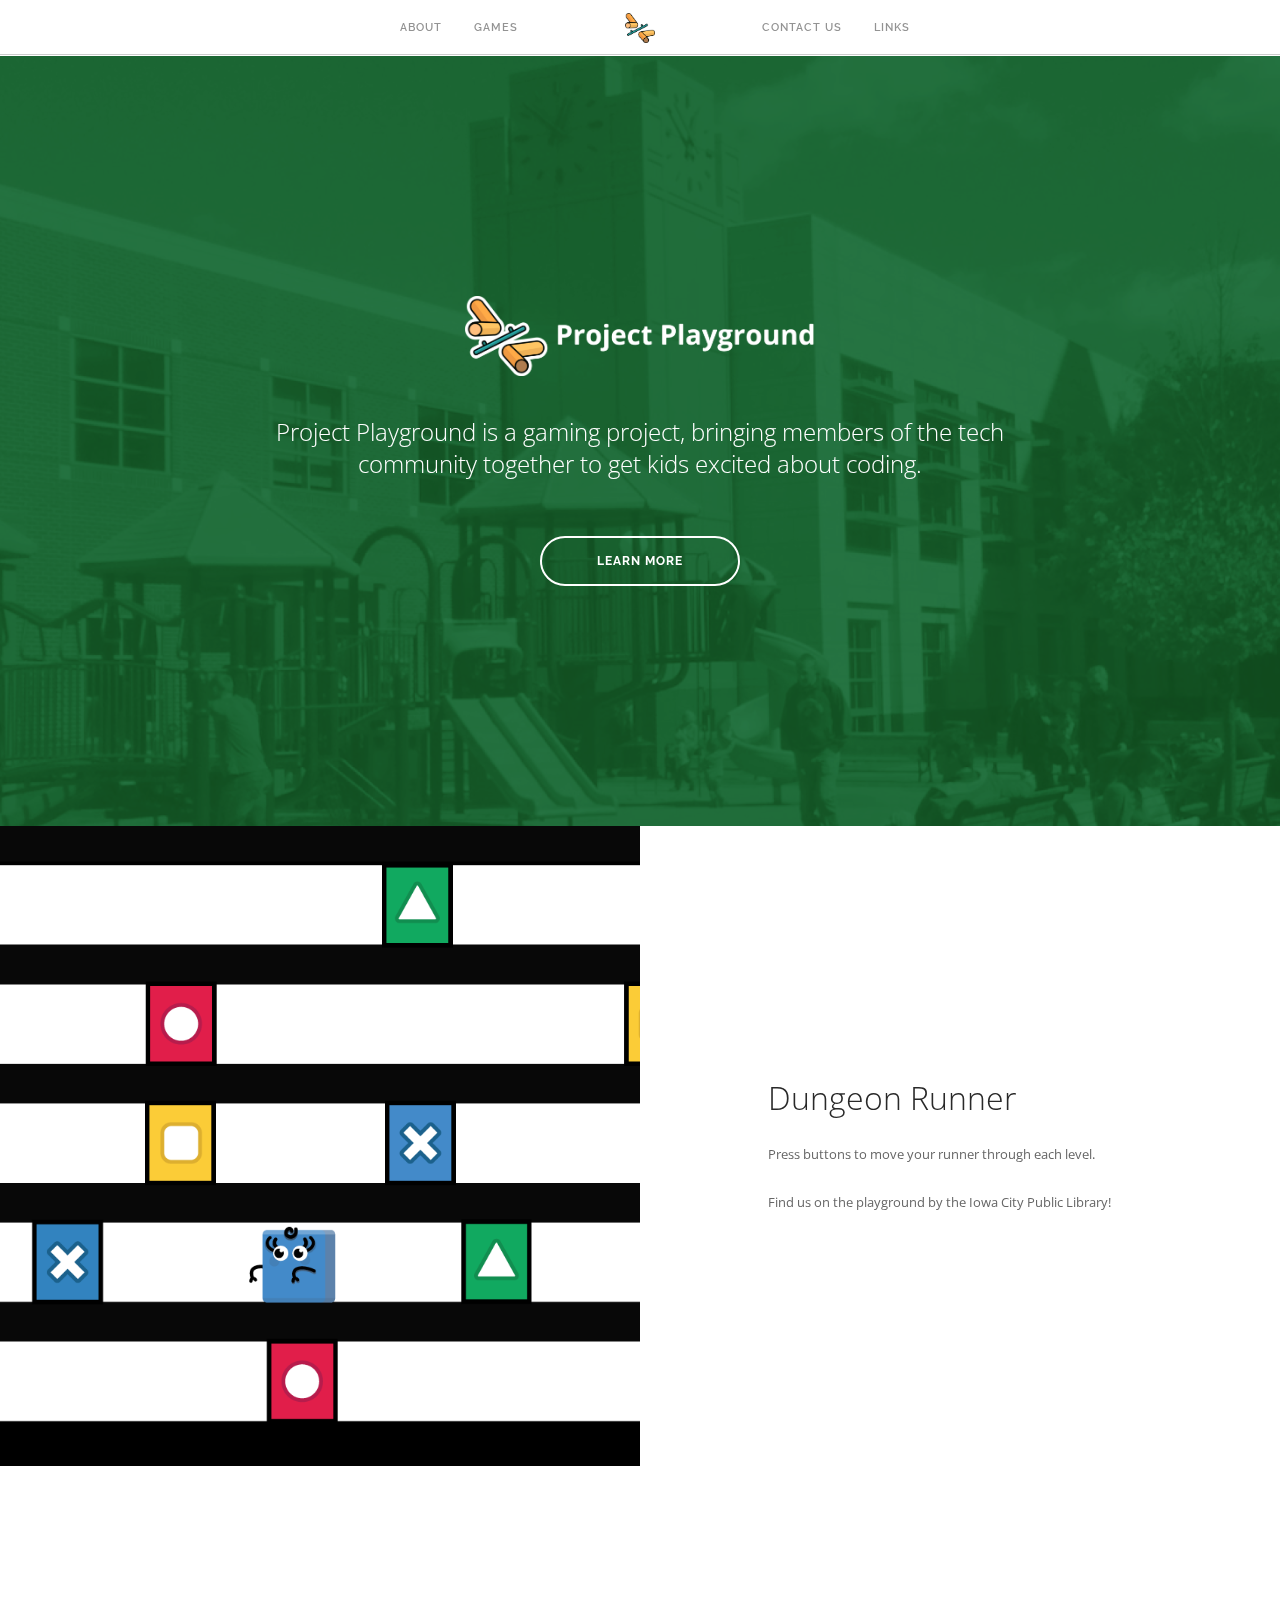
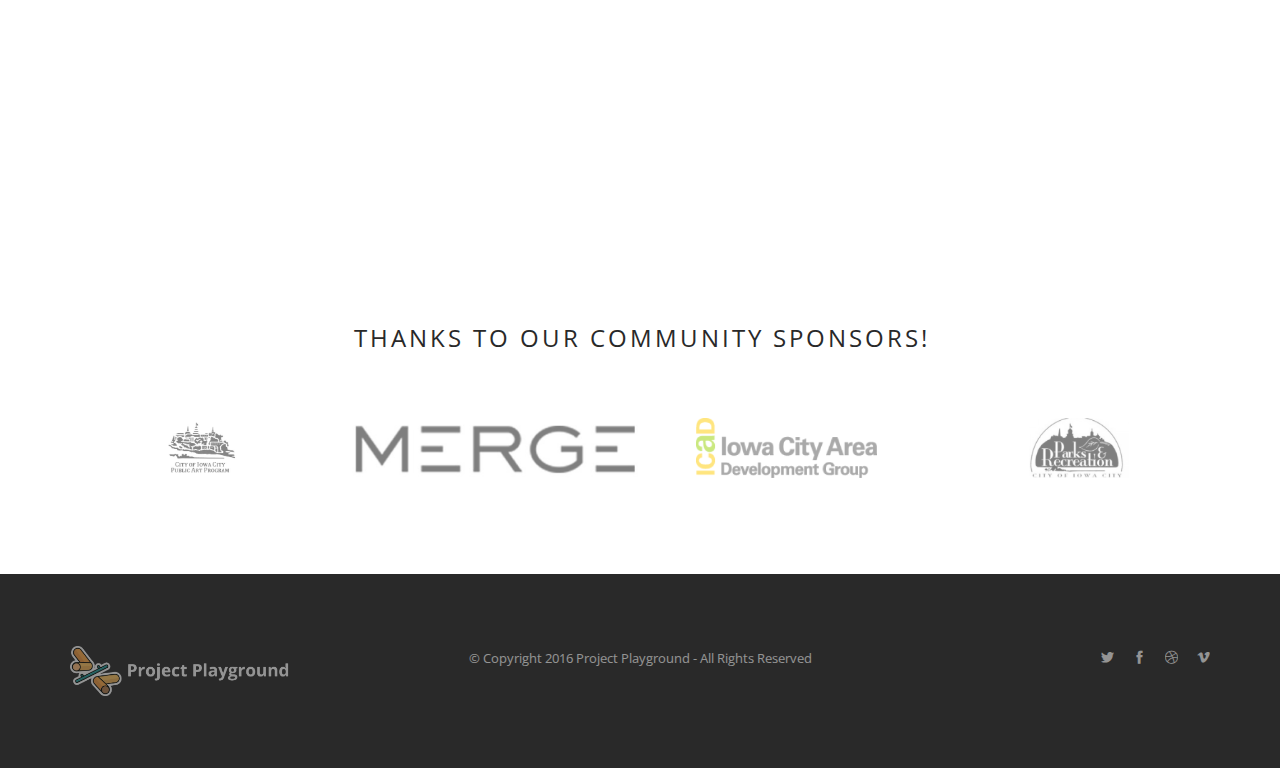
==== index.html @ 910cab0b "Revert "Dark logo test"" ====
<!doctype html>
<html lang="en">
    <head>
        <meta charset="utf-8">
        <title>Variant HTML Builder by Medium Rare</title>
        <meta name="viewport" content="width=device-width, initial-scale=1.0">
        <link href="css/font-awesome.min.css" rel="stylesheet" type="text/css" media="all">
        <link href="css/themify-icons.css" rel="stylesheet" type="text/css" media="all" />
        <link href="css/bootstrap.css" rel="stylesheet" type="text/css" media="all" />
        <link href="css/flexslider.css" rel="stylesheet" type="text/css" media="all" />
        <link href="css/theme.css" rel="stylesheet" type="text/css" media="all" />
        <link href="css/custom.css" rel="stylesheet" type="text/css" media="all" />
        <link href='http://fonts.googleapis.com/css?family=Lato:300,400%7CRaleway:100,400,300,500,600,700%7COpen+Sans:400,500,600' rel='stylesheet' type='text/css'>
        <link href="http://fonts.googleapis.com/css?family=Open+Sans:100,300,400,600,700" rel="stylesheet" type="text/css">
        <link href="css/font-opensans.css" rel="stylesheet" type="text/css">
    </head>

    <body class="btn-rounded scroll-assist">

		<div class="nav-container">



		    <nav>

		        <div class="nav-bar text-center">
		            <div class="col-md-2 col-md-push-5 col-sm-12 text-center">
		                <a href="index.html">
		                    <img alt="logo" class="image-xxs" src="img/logo01.png">
		                </a>
		            </div>

		            <div class="col-sm-12 col-md-5 col-md-pull-2 overflow-hidden-xs">
		                <ul class="menu inline-block pull-right">
		                    <li><a href="about.html">About </a></li>
		                    <li><a href="#">games</a>
		                        <ul>
		                            <li><a href="dungeon-runner.html">Dungeon Runner</a></li>
		                        </ul>
		                    </li>
		                </ul>
		            </div>

		            <div class="col-sm-12 col-md-5 pb-xs-24">
		                <ul class="menu">
		                    <li><a href="contact.html">contact us </a></li>
		                    <li><a href="#">links</a>
		                        <ul>
		                            <li><a href="#">Single</a></li>
		                        </ul>
		                    </li>
		                </ul>
		            </div>
		        </div>

		        <div class="module widget-handle mobile-toggle right visible-sm visible-xs absolute-xs">
		            <i class="ti-menu"></i>
		        </div>
		    </nav>

		</div>

		<div class="main-container">







			<section class="bg-primary background-multiply pt240 pb240 pt-xs-120 pb-xs-120 overlay image-bg parallax">
		    <div class="background-image-holder">
		        <img alt="image" class="background-image" src="img/public-library-background.png">
		    </div>
		    <div class="container">
		        <div class="row">
		            <div class="col-md-8 col-md-offset-2 col-sm-10 col-sm-offset-1 text-center">
		                <img alt="Logo" class="image-small mb40 mb-s-0" src="img/full-logo.png">
		                <h4 class="mb56 mb-xs-24">Project Playground is a gaming project, bringing members of the tech community together to get kids excited about coding.
		                </h4>
		                <a class="btn btn-lg btn-white mb0" href="about">Learn More</a>
		            </div>
		        </div>
		    </div>
		</section><section class="image-square left">
		        <div class="col-md-6 image">
		            <div class="background-image-holder">
		                <img alt="image" class="background-image" src="img/dungeon-runner01.png"">
		            </div>
		        </div>
		        <div class="col-md-6 col-md-offset-1 content">
		            <h3>Dungeon Runner</h3>
		            <p class="mb0">Press buttons to move your runner through each level.<br><br>Find us on the playground by the Iowa City Public Library!</p>
		        </div>
		    </section><section class="p0">
		        <div class="map-holder pt180 pb180">
		            <iframe src="https://www.google.com/maps/embed?pb=!1m18!1m12!1m3!1d2980.8398922635947!2d-91.53428378419626!3d41.65920117924021!2m3!1f0!2f0!3f0!3m2!1i1024!2i768!4f13.1!3m3!1m2!1s0x87e441efbdaac61b%3A0x91a4c3ad7a0132f7!2sIowa+City+Public+Library!5e0!3m2!1sen!2sus!4v1472525129352"></iframe>
		        </div>
		    </section><section>
		    <div class="container">
		        <div class="row">
		            <div class="col-sm-12 text-center">
		                <h4 class="uppercase mb64 mb-xs-40">Thanks to our community sponsors!</h4>
		            </div>
		        </div>

		        <div class="row">
		            <div class="logo-carousel">
		                <ul class="slides">
                      <li>
                          <a href="#">
                              <img alt="Logo" src="img/city-logo-public-art.png">
                          </a>
                      </li>
                      <li>
                        <li>
		                        <a href="#">
		                            <img alt="Logo" src="img/merge-logo.png">
		                        </a>
		                    </li>
		                    <li>
		                        <a href="#">
		                            <img alt="Logo" src="img/icad-logo.png">
		                        </a>
		                    </li>
		                    <li>
		                        <a href="#">
		                            <img alt="Logo" src="img/parks-department.png">
		                        </a>
		                    </li>
		                </ul>
		            </div>

		        </div>

		    </div>

		</section>

    <footer class="footer-2 bg-dark text-center-xs">
				<div class="container">
					<div class="row">
						<div class="col-sm-4">
							<a href="#"><img class="image-xs fade-half" alt="Pic" src="img/full-logo.png"></a>
						</div>

						<div class="col-sm-4 text-center">
							<span class="fade-half">
								© Copyright 2016 Project Playground - All Rights Reserved
							</span>
						</div>

						<div class="col-sm-4 text-right text-center-xs">
							<ul class="list-inline social-list">
								<li><a href="#"><i class="ti-twitter-alt"></i></a></li>
								<li><a href="#"><i class="ti-facebook"></i></a></li>
								<li><a href="#"><i class="ti-dribbble"></i></a></li>
								<li><a href="#"><i class="ti-vimeo-alt"></i></a></li>
							</ul>
						</div>
					</div>
				</div>
			</footer>
		</div>


	<script src="js/jquery.min.js"></script>
        <script src="js/bootstrap.min.js"></script>
        <script src="js/flexslider.min.js"></script>
        <script src="js/parallax.js"></script>
        <script src="js/scripts.js"></script>
    </body>
</html>
---- css/themify-icons.css ----
@font-face {
	font-family: 'themify';
	src:url('../fonts/themify.eot?');
	src:url('../fonts/themify.eot?#iefix-fvbane') format('embedded-opentype'),
		url('../fonts/themify.woff') format('woff'),
		url('../fonts/themify.ttf') format('truetype'),
		url('../fonts/themify.svg') format('svg');
	font-weight: normal;
	font-style: normal;
}

[class^="ti-"], [class*=" ti-"] {
	font-family: 'themify';
	speak: none;
	font-style: normal;
	font-weight: normal;
	font-variant: normal;
	text-transform: none;
	line-height: 1;

	/* Better Font Rendering =========== */
	-webkit-font-smoothing: antialiased;
	-moz-osx-font-smoothing: grayscale;
}

.ti-wand:before {
	content: "\e600";
}
.ti-volume:before {
	content: "\e601";
}
.ti-user:before {
	content: "\e602";
}
.ti-unlock:before {
	content: "\e603";
}
.ti-unlink:before {
	content: "\e604";
}
.ti-trash:before {
	content: "\e605";
}
.ti-thought:before {
	content: "\e606";
}
.ti-target:before {
	content: "\e607";
}
.ti-tag:before {
	content: "\e608";
}
.ti-tablet:before {
	content: "\e609";
}
.ti-star:before {
	content: "\e60a";
}
.ti-spray:before {
	content: "\e60b";
}
.ti-signal:before {
	content: "\e60c";
}
.ti-shopping-cart:before {
	content: "\e60d";
}
.ti-shopping-cart-full:before {
	content: "\e60e";
}
.ti-settings:before {
	content: "\e60f";
}
.ti-search:before {
	content: "\e610";
}
.ti-zoom-in:before {
	content: "\e611";
}
.ti-zoom-out:before {
	content: "\e612";
}
.ti-cut:before {
	content: "\e613";
}
.ti-ruler:before {
	content: "\e614";
}
.ti-ruler-pencil:before {
	content: "\e615";
}
.ti-ruler-alt:before {
	content: "\e616";
}
.ti-bookmark:before {
	content: "\e617";
}
.ti-bookmark-alt:before {
	content: "\e618";
}
.ti-reload:before {
	content: "\e619";
}
.ti-plus:before {
	content: "\e61a";
}
.ti-pin:before {
	content: "\e61b";
}
.ti-pencil:before {
	content: "\e61c";
}
.ti-pencil-alt:before {
	content: "\e61d";
}
.ti-paint-roller:before {
	content: "\e61e";
}
.ti-paint-bucket:before {
	content: "\e61f";
}
.ti-na:before {
	content: "\e620";
}
.ti-mobile:before {
	content: "\e621";
}
.ti-minus:before {
	content: "\e622";
}
.ti-medall:before {
	content: "\e623";
}
.ti-medall-alt:before {
	content: "\e624";
}
.ti-marker:before {
	content: "\e625";
}
.ti-marker-alt:before {
	content: "\e626";
}
.ti-arrow-up:before {
	content: "\e627";
}
.ti-arrow-right:before {
	content: "\e628";
}
.ti-arrow-left:before {
	content: "\e629";
}
.ti-arrow-down:before {
	content: "\e62a";
}
.ti-lock:before {
	content: "\e62b";
}
.ti-location-arrow:before {
	content: "\e62c";
}
.ti-link:before {
	content: "\e62d";
}
.ti-layout:before {
	content: "\e62e";
}
.ti-layers:before {
	content: "\e62f";
}
.ti-layers-alt:before {
	content: "\e630";
}
.ti-key:before {
	content: "\e631";
}
.ti-import:before {
	content: "\e632";
}
.ti-image:before {
	content: "\e633";
}
.ti-heart:before {
	content: "\e634";
}
.ti-heart-broken:before {
	content: "\e635";
}
.ti-hand-stop:before {
	content: "\e636";
}
.ti-hand-open:before {
	content: "\e637";
}
.ti-hand-drag:before {
	content: "\e638";
}
.ti-folder:before {
	content: "\e639";
}
.ti-flag:before {
	content: "\e63a";
}
.ti-flag-alt:before {
	content: "\e63b";
}
.ti-flag-alt-2:before {
	content: "\e63c";
}
.ti-eye:before {
	content: "\e63d";
}
.ti-export:before {
	content: "\e63e";
}
.ti-exchange-vertical:before {
	content: "\e63f";
}
.ti-desktop:before {
	content: "\e640";
}
.ti-cup:before {
	content: "\e641";
}
.ti-crown:before {
	content: "\e642";
}
.ti-comments:before {
	content: "\e643";
}
.ti-comment:before {
	content: "\e644";
}
.ti-comment-alt:before {
	content: "\e645";
}
.ti-close:before {
	content: "\e646";
}
.ti-clip:before {
	content: "\e647";
}
.ti-angle-up:before {
	content: "\e648";
}
.ti-angle-right:before {
	content: "\e649";
}
.ti-angle-left:before {
	content: "\e64a";
}
.ti-angle-down:before {
	content: "\e64b";
}
.ti-check:before {
	content: "\e64c";
}
.ti-check-box:before {
	content: "\e64d";
}
.ti-camera:before {
	content: "\e64e";
}
.ti-announcement:before {
	content: "\e64f";
}
.ti-brush:before {
	content: "\e650";
}
.ti-briefcase:before {
	content: "\e651";
}
.ti-bolt:before {
	content: "\e652";
}
.ti-bolt-alt:before {
	content: "\e653";
}
.ti-blackboard:before {
	content: "\e654";
}
.ti-bag:before {
	content: "\e655";
}
.ti-move:before {
	content: "\e656";
}
.ti-arrows-vertical:before {
	content: "\e657";
}
.ti-arrows-horizontal:before {
	content: "\e658";
}
.ti-fullscreen:before {
	content: "\e659";
}
.ti-arrow-top-right:before {
	content: "\e65a";
}
.ti-arrow-top-left:before {
	content: "\e65b";
}
.ti-arrow-circle-up:before {
	content: "\e65c";
}
.ti-arrow-circle-right:before {
	content: "\e65d";
}
.ti-arrow-circle-left:before {
	content: "\e65e";
}
.ti-arrow-circle-down:before {
	content: "\e65f";
}
.ti-angle-double-up:before {
	content: "\e660";
}
.ti-angle-double-right:before {
	content: "\e661";
}
.ti-angle-double-left:before {
	content: "\e662";
}
.ti-angle-double-down:before {
	content: "\e663";
}
.ti-zip:before {
	content: "\e664";
}
.ti-world:before {
	content: "\e665";
}
.ti-wheelchair:before {
	content: "\e666";
}
.ti-view-list:before {
	content: "\e667";
}
.ti-view-list-alt:before {
	content: "\e668";
}
.ti-view-grid:before {
	content: "\e669";
}
.ti-uppercase:before {
	content: "\e66a";
}
.ti-upload:before {
	content: "\e66b";
}
.ti-underline:before {
	content: "\e66c";
}
.ti-truck:before {
	content: "\e66d";
}
.ti-timer:before {
	content: "\e66e";
}
.ti-ticket:before {
	content: "\e66f";
}
.ti-thumb-up:before {
	content: "\e670";
}
.ti-thumb-down:before {
	content: "\e671";
}
.ti-text:before {
	content: "\e672";
}
.ti-stats-up:before {
	content: "\e673";
}
.ti-stats-down:before {
	content: "\e674";
}
.ti-split-v:before {
	content: "\e675";
}
.ti-split-h:before {
	content: "\e676";
}
.ti-smallcap:before {
	content: "\e677";
}
.ti-shine:before {
	content: "\e678";
}
.ti-shift-right:before {
	content: "\e679";
}
.ti-shift-left:before {
	content: "\e67a";
}
.ti-shield:before {
	content: "\e67b";
}
.ti-notepad:before {
	content: "\e67c";
}
.ti-server:before {
	content: "\e67d";
}
.ti-quote-right:before {
	content: "\e67e";
}
.ti-quote-left:before {
	content: "\e67f";
}
.ti-pulse:before {
	content: "\e680";
}
.ti-printer:before {
	content: "\e681";
}
.ti-power-off:before {
	content: "\e682";
}
.ti-plug:before {
	content: "\e683";
}
.ti-pie-chart:before {
	content: "\e684";
}
.ti-paragraph:before {
	content: "\e685";
}
.ti-panel:before {
	content: "\e686";
}
.ti-package:before {
	content: "\e687";
}
.ti-music:before {
	content: "\e688";
}
.ti-music-alt:before {
	content: "\e689";
}
.ti-mouse:before {
	content: "\e68a";
}
.ti-mouse-alt:before {
	content: "\e68b";
}
.ti-money:before {
	content: "\e68c";
}
.ti-microphone:before {
	content: "\e68d";
}
.ti-menu:before {
	content: "\e68e";
}
.ti-menu-alt:before {
	content: "\e68f";
}
.ti-map:before {
	content: "\e690";
}
.ti-map-alt:before {
	content: "\e691";
}
.ti-loop:before {
	content: "\e692";
}
.ti-location-pin:before {
	content: "\e693";
}
.ti-list:before {
	content: "\e694";
}
.ti-light-bulb:before {
	content: "\e695";
}
.ti-Italic:before {
	content: "\e696";
}
.ti-info:before {
	content: "\e697";
}
.ti-infinite:before {
	content: "\e698";
}
.ti-id-badge:before {
	content: "\e699";
}
.ti-hummer:before {
	content: "\e69a";
}
.ti-home:before {
	content: "\e69b";
}
.ti-help:before {
	content: "\e69c";
}
.ti-headphone:before {
	content: "\e69d";
}
.ti-harddrives:before {
	content: "\e69e";
}
.ti-harddrive:before {
	content: "\e69f";
}
.ti-gift:before {
	content: "\e6a0";
}
.ti-game:before {
	content: "\e6a1";
}
.ti-filter:before {
	content: "\e6a2";
}
.ti-files:before {
	content: "\e6a3";
}
.ti-file:before {
	content: "\e6a4";
}
.ti-eraser:before {
	content: "\e6a5";
}
.ti-envelope:before {
	content: "\e6a6";
}
.ti-download:before {
	content: "\e6a7";
}
.ti-direction:before {
	content: "\e6a8";
}
.ti-direction-alt:before {
	content: "\e6a9";
}
.ti-dashboard:before {
	content: "\e6aa";
}
.ti-control-stop:before {
	content: "\e6ab";
}
.ti-control-shuffle:before {
	content: "\e6ac";
}
.ti-control-play:before {
	content: "\e6ad";
}
.ti-control-pause:before {
	content: "\e6ae";
}
.ti-control-forward:before {
	content: "\e6af";
}
.ti-control-backward:before {
	content: "\e6b0";
}
.ti-cloud:before {
	content: "\e6b1";
}
.ti-cloud-up:before {
	content: "\e6b2";
}
.ti-cloud-down:before {
	content: "\e6b3";
}
.ti-clipboard:before {
	content: "\e6b4";
}
.ti-car:before {
	content: "\e6b5";
}
.ti-calendar:before {
	content: "\e6b6";
}
.ti-book:before {
	content: "\e6b7";
}
.ti-bell:before {
	content: "\e6b8";
}
.ti-basketball:before {
	content: "\e6b9";
}
.ti-bar-chart:before {
	content: "\e6ba";
}
.ti-bar-chart-alt:before {
	content: "\e6bb";
}
.ti-back-right:before {
	content: "\e6bc";
}
.ti-back-left:before {
	content: "\e6bd";
}
.ti-arrows-corner:before {
	content: "\e6be";
}
.ti-archive:before {
	content: "\e6bf";
}
.ti-anchor:before {
	content: "\e6c0";
}
.ti-align-right:before {
	content: "\e6c1";
}
.ti-align-left:before {
	content: "\e6c2";
}
.ti-align-justify:before {
	content: "\e6c3";
}
.ti-align-center:before {
	content: "\e6c4";
}
.ti-alert:before {
	content: "\e6c5";
}
.ti-alarm-clock:before {
	content: "\e6c6";
}
.ti-agenda:before {
	content: "\e6c7";
}
.ti-write:before {
	content: "\e6c8";
}
.ti-window:before {
	content: "\e6c9";
}
.ti-widgetized:before {
	content: "\e6ca";
}
.ti-widget:before {
	content: "\e6cb";
}
.ti-widget-alt:before {
	content: "\e6cc";
}
.ti-wallet:before {
	content: "\e6cd";
}
.ti-video-clapper:before {
	content: "\e6ce";
}
.ti-video-camera:before {
	content: "\e6cf";
}
.ti-vector:before {
	content: "\e6d0";
}
.ti-themify-logo:before {
	content: "\e6d1";
}
.ti-themify-favicon:before {
	content: "\e6d2";
}
.ti-themify-favicon-alt:before {
	content: "\e6d3";
}
.ti-support:before {
	content: "\e6d4";
}
.ti-stamp:before {
	content: "\e6d5";
}
.ti-split-v-alt:before {
	content: "\e6d6";
}
.ti-slice:before {
	content: "\e6d7";
}
.ti-shortcode:before {
	content: "\e6d8";
}
.ti-shift-right-alt:before {
	content: "\e6d9";
}
.ti-shift-left-alt:before {
	content: "\e6da";
}
.ti-ruler-alt-2:before {
	content: "\e6db";
}
.ti-receipt:before {
	content: "\e6dc";
}
.ti-pin2:before {
	content: "\e6dd";
}
.ti-pin-alt:before {
	content: "\e6de";
}
.ti-pencil-alt2:before {
	content: "\e6df";
}
.ti-palette:before {
	content: "\e6e0";
}
.ti-more:before {
	content: "\e6e1";
}
.ti-more-alt:before {
	content: "\e6e2";
}
.ti-microphone-alt:before {
	content: "\e6e3";
}
.ti-magnet:before {
	content: "\e6e4";
}
.ti-line-double:before {
	content: "\e6e5";
}
.ti-line-dotted:before {
	content: "\e6e6";
}
.ti-line-dashed:before {
	content: "\e6e7";
}
.ti-layout-width-full:before {
	content: "\e6e8";
}
.ti-layout-width-default:before {
	content: "\e6e9";
}
.ti-layout-width-default-alt:before {
	content: "\e6ea";
}
.ti-layout-tab:before {
	content: "\e6eb";
}
.ti-layout-tab-window:before {
	content: "\e6ec";
}
.ti-layout-tab-v:before {
	content: "\e6ed";
}
.ti-layout-tab-min:before {
	content: "\e6ee";
}
.ti-layout-slider:before {
	content: "\e6ef";
}
.ti-layout-slider-alt:before {
	content: "\e6f0";
}
.ti-layout-sidebar-right:before {
	content: "\e6f1";
}
.ti-layout-sidebar-none:before {
	content: "\e6f2";
}
.ti-layout-sidebar-left:before {
	content: "\e6f3";
}
.ti-layout-placeholder:before {
	content: "\e6f4";
}
.ti-layout-menu:before {
	content: "\e6f5";
}
.ti-layout-menu-v:before {
	content: "\e6f6";
}
.ti-layout-menu-separated:before {
	content: "\e6f7";
}
.ti-layout-menu-full:before {
	content: "\e6f8";
}
.ti-layout-media-right-alt:before {
	content: "\e6f9";
}
.ti-layout-media-right:before {
	content: "\e6fa";
}
.ti-layout-media-overlay:before {
	content: "\e6fb";
}
.ti-layout-media-overlay-alt:before {
	content: "\e6fc";
}
.ti-layout-media-overlay-alt-2:before {
	content: "\e6fd";
}
.ti-layout-media-left-alt:before {
	content: "\e6fe";
}
.ti-layout-media-left:before {
	content: "\e6ff";
}
.ti-layout-media-center-alt:before {
	content: "\e700";
}
.ti-layout-media-center:before {
	content: "\e701";
}
.ti-layout-list-thumb:before {
	content: "\e702";
}
.ti-layout-list-thumb-alt:before {
	content: "\e703";
}
.ti-layout-list-post:before {
	content: "\e704";
}
.ti-layout-list-large-image:before {
	content: "\e705";
}
.ti-layout-line-solid:before {
	content: "\e706";
}
.ti-layout-grid4:before {
	content: "\e707";
}
.ti-layout-grid3:before {
	content: "\e708";
}
.ti-layout-grid2:before {
	content: "\e709";
}
.ti-layout-grid2-thumb:before {
	content: "\e70a";
}
.ti-layout-cta-right:before {
	content: "\e70b";
}
.ti-layout-cta-left:before {
	content: "\e70c";
}
.ti-layout-cta-center:before {
	content: "\e70d";
}
.ti-layout-cta-btn-right:before {
	content: "\e70e";
}
.ti-layout-cta-btn-left:before {
	content: "\e70f";
}
.ti-layout-column4:before {
	content: "\e710";
}
.ti-layout-column3:before {
	content: "\e711";
}
.ti-layout-column2:before {
	content: "\e712";
}
.ti-layout-accordion-separated:before {
	content: "\e713";
}
.ti-layout-accordion-merged:before {
	content: "\e714";
}
.ti-layout-accordion-list:before {
	content: "\e715";
}
.ti-ink-pen:before {
	content: "\e716";
}
.ti-info-alt:before {
	content: "\e717";
}
.ti-help-alt:before {
	content: "\e718";
}
.ti-headphone-alt:before {
	content: "\e719";
}
.ti-hand-point-up:before {
	content: "\e71a";
}
.ti-hand-point-right:before {
	content: "\e71b";
}
.ti-hand-point-left:before {
	content: "\e71c";
}
.ti-hand-point-down:before {
	content: "\e71d";
}
.ti-gallery:before {
	content: "\e71e";
}
.ti-face-smile:before {
	content: "\e71f";
}
.ti-face-sad:before {
	content: "\e720";
}
.ti-credit-card:before {
	content: "\e721";
}
.ti-control-skip-forward:before {
	content: "\e722";
}
.ti-control-skip-backward:before {
	content: "\e723";
}
.ti-control-record:before {
	content: "\e724";
}
.ti-control-eject:before {
	content: "\e725";
}
.ti-comments-smiley:before {
	content: "\e726";
}
.ti-brush-alt:before {
	content: "\e727";
}
.ti-youtube:before {
	content: "\e728";
}
.ti-vimeo:before {
	content: "\e729";
}
.ti-twitter:before {
	content: "\e72a";
}
.ti-time:before {
	content: "\e72b";
}
.ti-tumblr:before {
	content: "\e72c";
}
.ti-skype:before {
	content: "\e72d";
}
.ti-share:before {
	content: "\e72e";
}
.ti-share-alt:before {
	content: "\e72f";
}
.ti-rocket:before {
	content: "\e730";
}
.ti-pinterest:before {
	content: "\e731";
}
.ti-new-window:before {
	content: "\e732";
}
.ti-microsoft:before {
	content: "\e733";
}
.ti-list-ol:before {
	content: "\e734";
}
.ti-linkedin:before {
	content: "\e735";
}
.ti-layout-sidebar-2:before {
	content: "\e736";
}
.ti-layout-grid4-alt:before {
	content: "\e737";
}
.ti-layout-grid3-alt:before {
	content: "\e738";
}
.ti-layout-grid2-alt:before {
	content: "\e739";
}
.ti-layout-column4-alt:before {
	content: "\e73a";
}
.ti-layout-column3-alt:before {
	content: "\e73b";
}
.ti-layout-column2-alt:before {
	content: "\e73c";
}
.ti-instagram:before {
	content: "\e73d";
}
.ti-google:before {
	content: "\e73e";
}
.ti-github:before {
	content: "\e73f";
}
.ti-flickr:before {
	content: "\e740";
}
.ti-facebook:before {
	content: "\e741";
}
.ti-dropbox:before {
	content: "\e742";
}
.ti-dribbble:before {
	content: "\e743";
}
.ti-apple:before {
	content: "\e744";
}
.ti-android:before {
	content: "\e745";
}
.ti-save:before {
	content: "\e746";
}
.ti-save-alt:before {
	content: "\e747";
}
.ti-yahoo:before {
	content: "\e748";
}
.ti-wordpress:before {
	content: "\e749";
}
.ti-vimeo-alt:before {
	content: "\e74a";
}
.ti-twitter-alt:before {
	content: "\e74b";
}
.ti-tumblr-alt:before {
	content: "\e74c";
}
.ti-trello:before {
	content: "\e74d";
}
.ti-stack-overflow:before {
	content: "\e74e";
}
.ti-soundcloud:before {
	content: "\e74f";
}
.ti-sharethis:before {
	content: "\e750";
}
.ti-sharethis-alt:before {
	content: "\e751";
}
.ti-reddit:before {
	content: "\e752";
}
.ti-pinterest-alt:before {
	content: "\e753";
}
.ti-microsoft-alt:before {
	content: "\e754";
}
.ti-linux:before {
	content: "\e755";
}
.ti-jsfiddle:before {
	content: "\e756";
}
.ti-joomla:before {
	content: "\e757";
}
.ti-html5:before {
	content: "\e758";
}
.ti-flickr-alt:before {
	content: "\e759";
}
.ti-email:before {
	content: "\e75a";
}
.ti-drupal:before {
	content: "\e75b";
}
.ti-dropbox-alt:before {
	content: "\e75c";
}
.ti-css3:before {
	content: "\e75d";
}
.ti-rss:before {
	content: "\e75e";
}
.ti-rss-alt:before {
	content: "\e75f";
}
---- css/custom.css ----
/****** PLACE YOUR CUSTOM STYLES HERE ******/
---- css/font-opensans.css ----
h1,h2,h3,h4,h5,h6{ font-family: 'Open Sans','Raleway',"Helvetica Neue", Helvetica, Arial, sans-serif; }
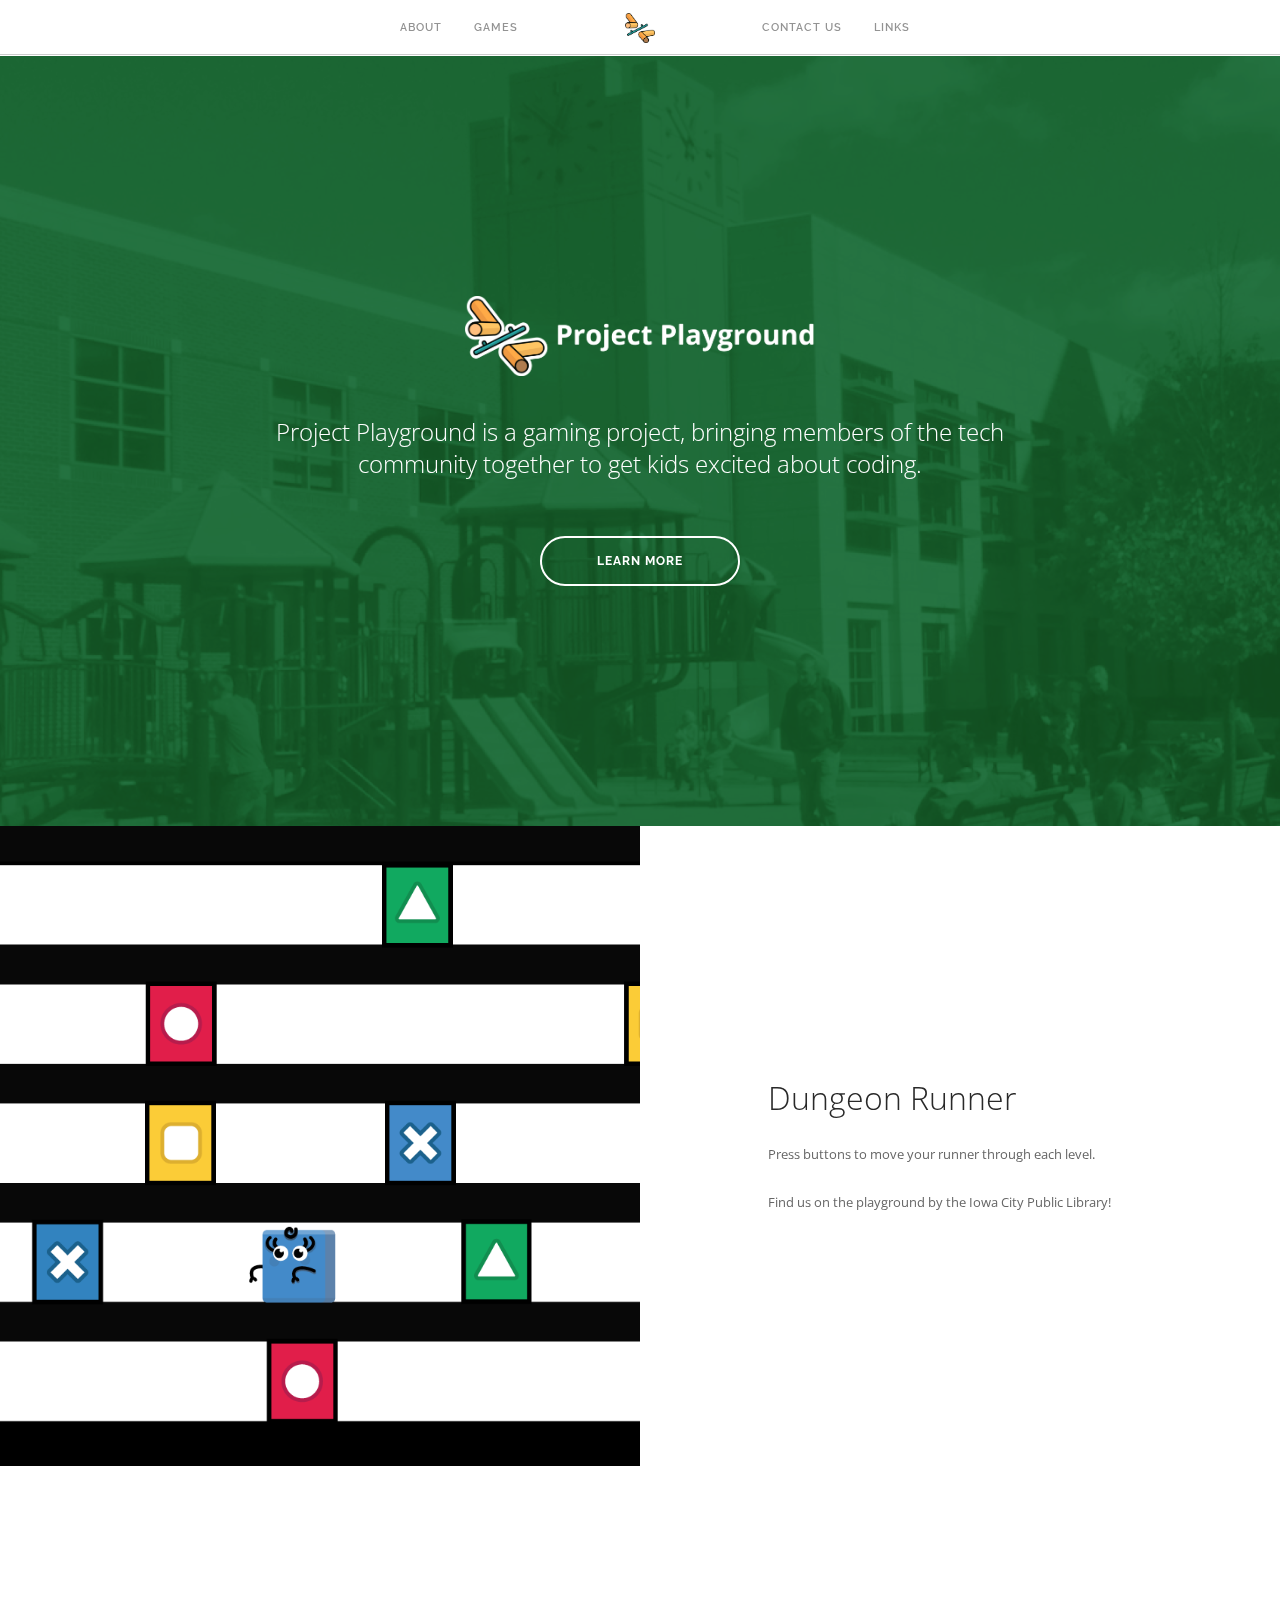
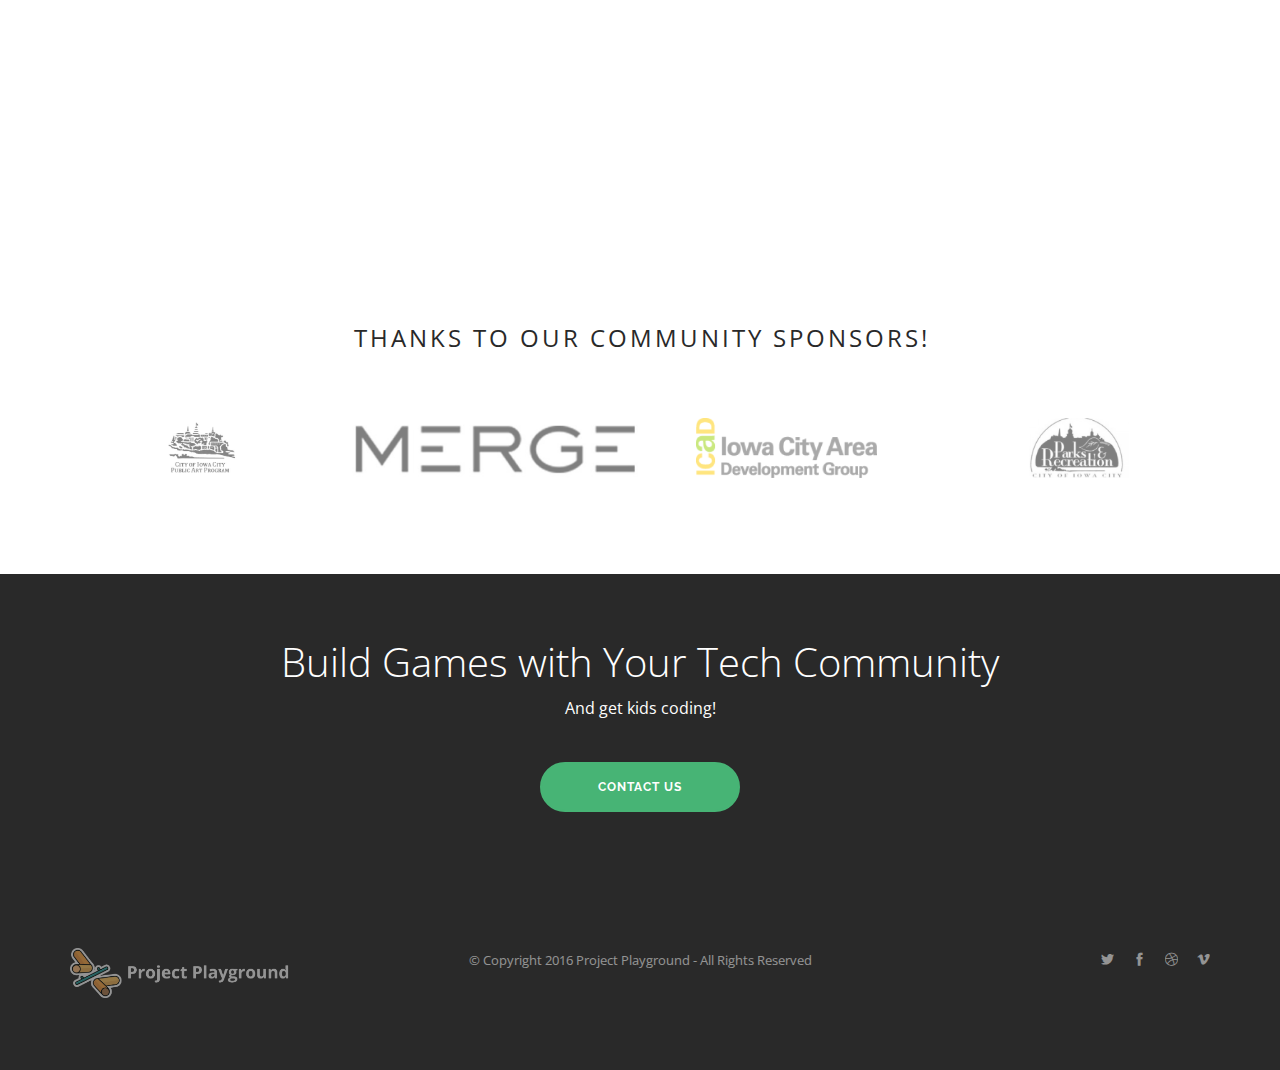
==== commit 1de16cb5: "Added CTA to homepage" ====
--- a/index.html
+++ b/index.html
@@ -137,6 +137,21 @@
 
 		</section>
 
+    <section class="bg-dark pt64 pb64">
+        <div class="container">
+            <div class="row">
+                <div class="col-sm-12 text-center">
+                    <h2 class="mb8">Build Games with Your Tech Community</h2>
+                    <p class="lead mb40 mb-xs-24">
+                        And get kids coding!</p>
+                    <a class="btn btn-filled btn-lg mb0" href="#purchase-template">Contact us</a>
+                </div>
+            </div>
+
+        </div>
+
+    </section>
+
     <footer class="footer-2 bg-dark text-center-xs">
 				<div class="container">
 					<div class="row">
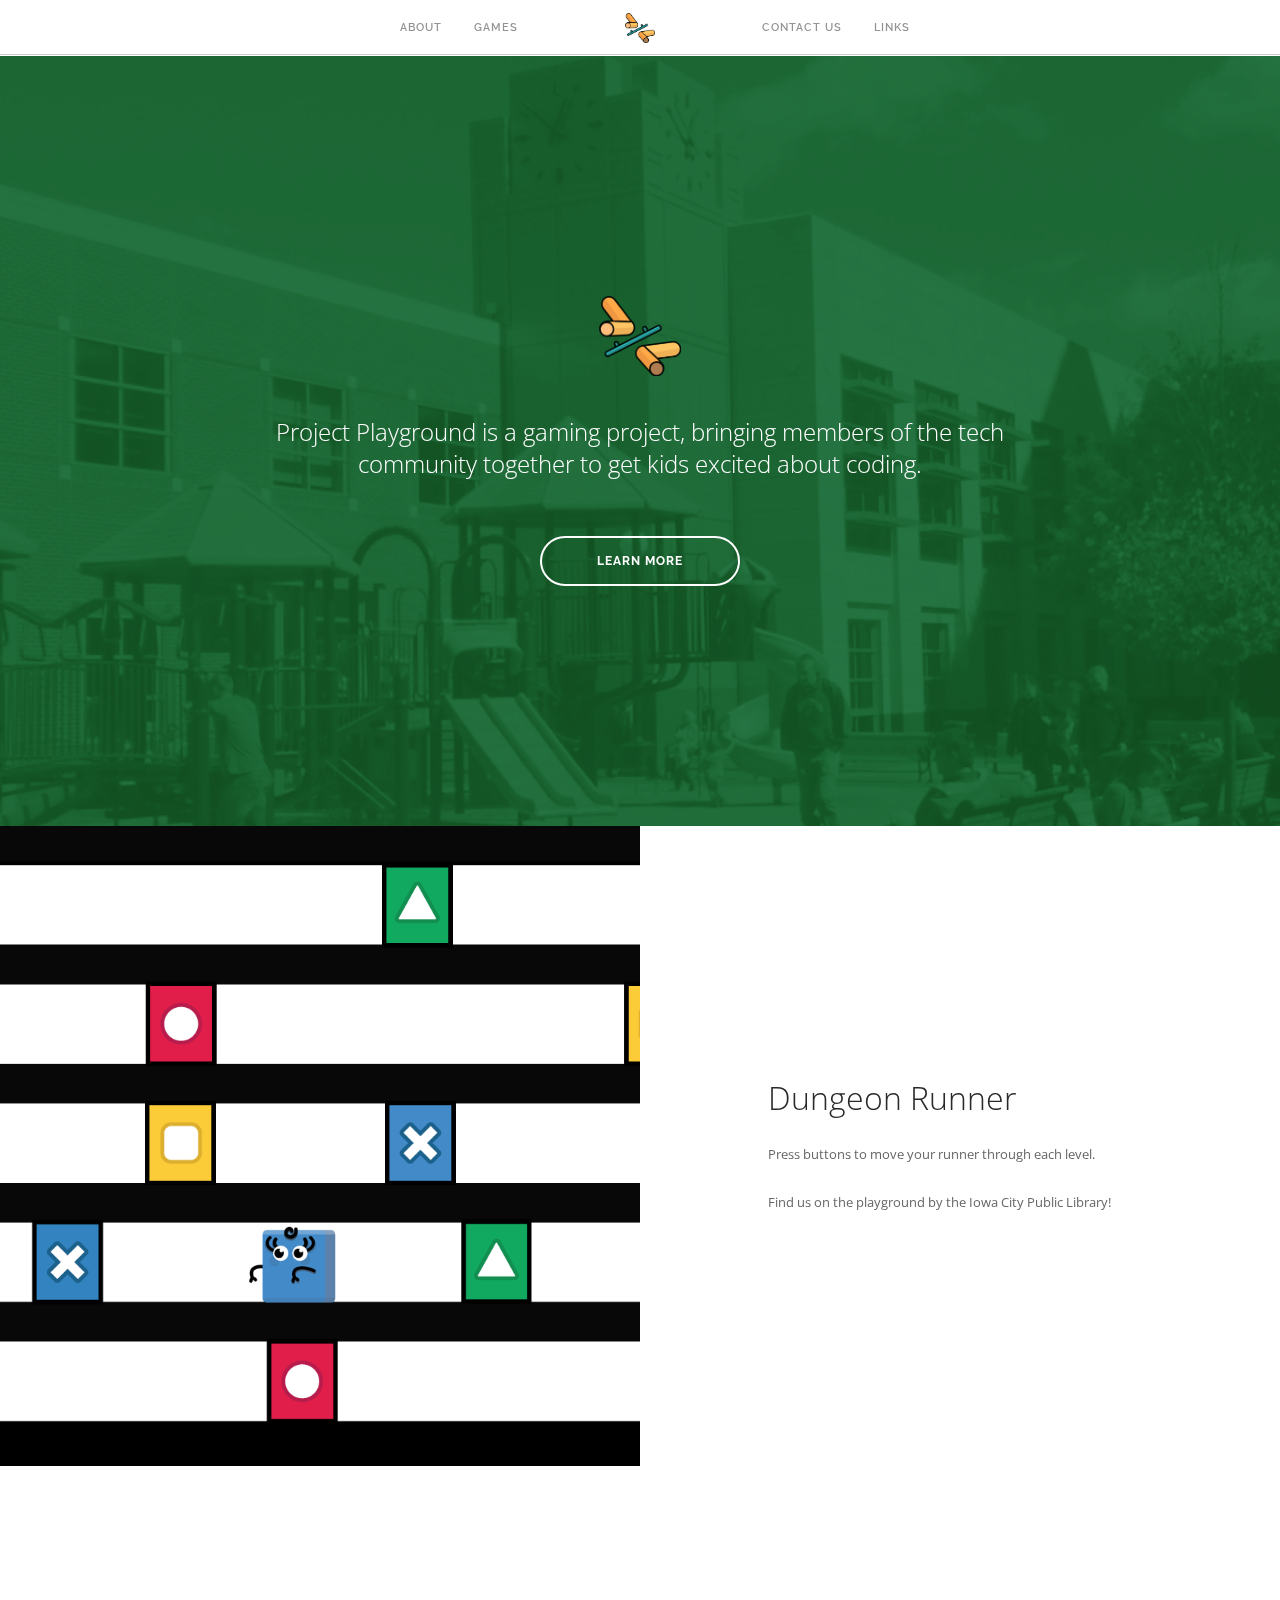
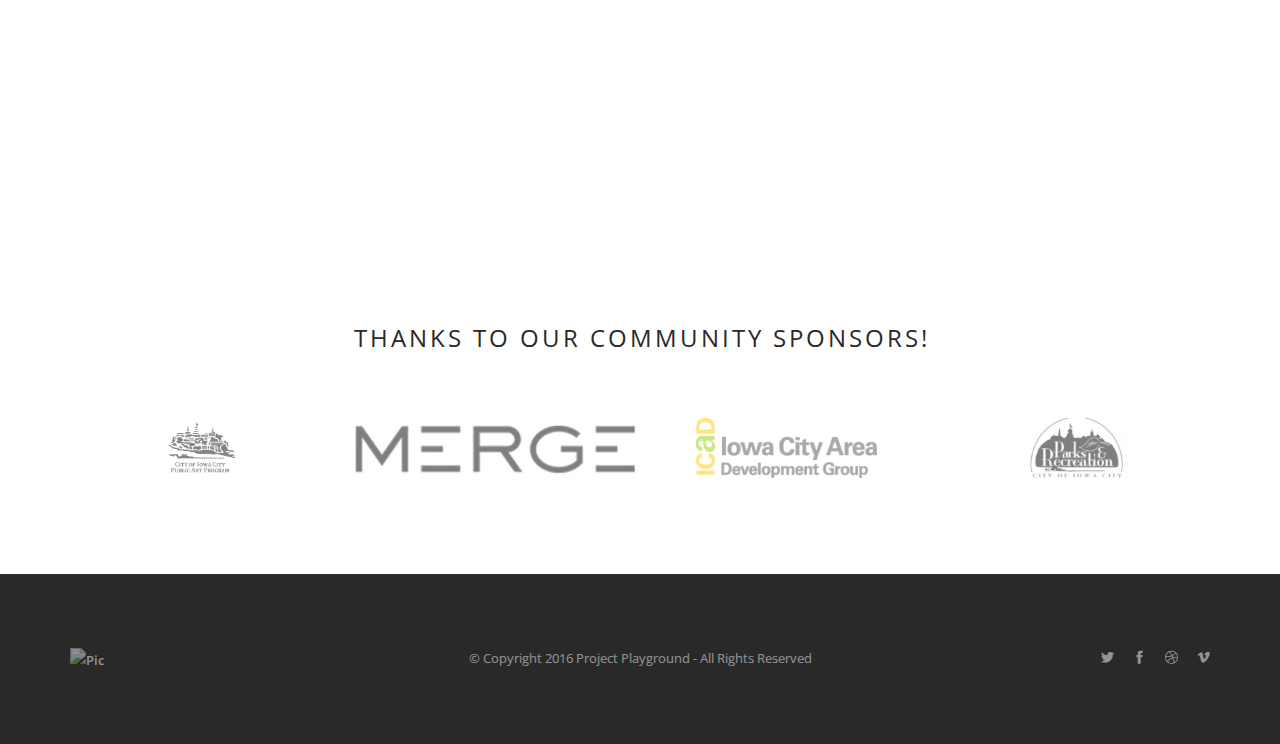
==== commit f213c596: "More spacing fixes" ====
--- a/index.html
+++ b/index.html
@@ -75,24 +75,27 @@
 		    <div class="container">
 		        <div class="row">
 		            <div class="col-md-8 col-md-offset-2 col-sm-10 col-sm-offset-1 text-center">
-		                <img alt="Logo" class="image-small mb40 mb-s-0" src="img/full-logo.png">
+		                <img alt="Logo" class="image-small mb40 mb-xs-0" src="img/logo02.png">
 		                <h4 class="mb56 mb-xs-24">Project Playground is a gaming project, bringing members of the tech community together to get kids excited about coding.
 		                </h4>
 		                <a class="btn btn-lg btn-white mb0" href="about">Learn More</a>
 		            </div>
 		        </div>
 		    </div>
-		</section><section class="image-square left">
-		        <div class="col-md-6 image">
-		            <div class="background-image-holder">
-		                <img alt="image" class="background-image" src="img/dungeon-runner01.png"">
-		            </div>
-		        </div>
-		        <div class="col-md-6 col-md-offset-1 content">
-		            <h3>Dungeon Runner</h3>
-		            <p class="mb0">Press buttons to move your runner through each level.<br><br>Find us on the playground by the Iowa City Public Library!</p>
-		        </div>
-		    </section><section class="p0">
+		</section>
+    <section class="image-square left">
+		  <div class="col-md-6 image">
+		    <div class="background-image-holder">
+		      <img alt="image" class="background-image" src="img/dungeon-runner01.png">
+		    </div>
+		  </div>
+		  <div class="col-md-6 col-md-offset-1 content">
+		    <h3>Dungeon Runner</h3>
+		    <p class="mb0">Press buttons to move your runner through each level.<br><br>Find us on the playground by the Iowa City Public Library!</p>
+		  </div>
+		</section>
+
+    <section class="p0">
 		        <div class="map-holder pt180 pb180">
 		            <iframe src="https://www.google.com/maps/embed?pb=!1m18!1m12!1m3!1d2980.8398922635947!2d-91.53428378419626!3d41.65920117924021!2m3!1f0!2f0!3f0!3m2!1i1024!2i768!4f13.1!3m3!1m2!1s0x87e441efbdaac61b%3A0x91a4c3ad7a0132f7!2sIowa+City+Public+Library!5e0!3m2!1sen!2sus!4v1472525129352"></iframe>
 		        </div>
@@ -137,26 +140,11 @@
 
 		</section>
 
-    <section class="bg-dark pt64 pb64">
-        <div class="container">
-            <div class="row">
-                <div class="col-sm-12 text-center">
-                    <h2 class="mb8">Build Games with Your Tech Community</h2>
-                    <p class="lead mb40 mb-xs-24">
-                        And get kids coding!</p>
-                    <a class="btn btn-filled btn-lg mb0" href="#purchase-template">Contact us</a>
-                </div>
-            </div>
-
-        </div>
-
-    </section>
-
     <footer class="footer-2 bg-dark text-center-xs">
 				<div class="container">
 					<div class="row">
 						<div class="col-sm-4">
-							<a href="#"><img class="image-xs fade-half" alt="Pic" src="img/full-logo.png"></a>
+							<a href="#"><img class="image-xxs fade-half" alt="Pic" src="img/logo.png"></a>
 						</div>
 
 						<div class="col-sm-4 text-center">
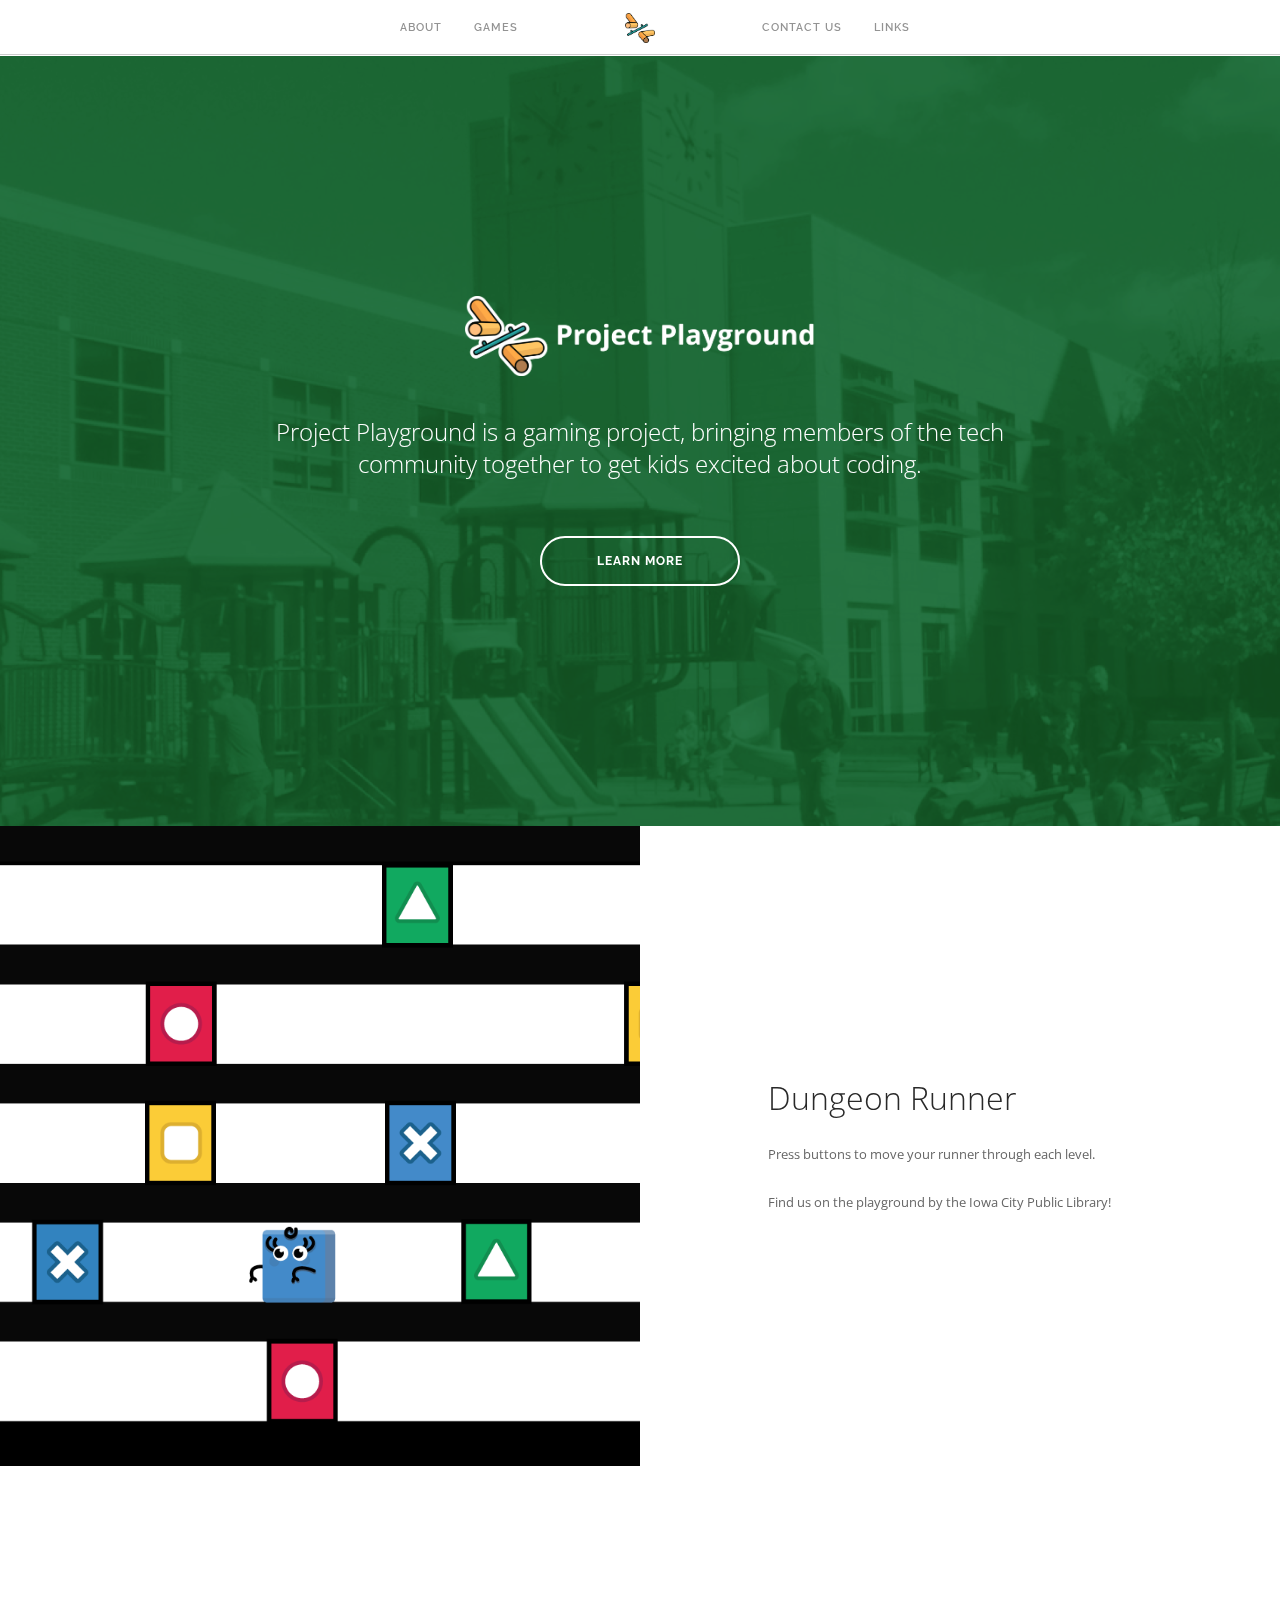
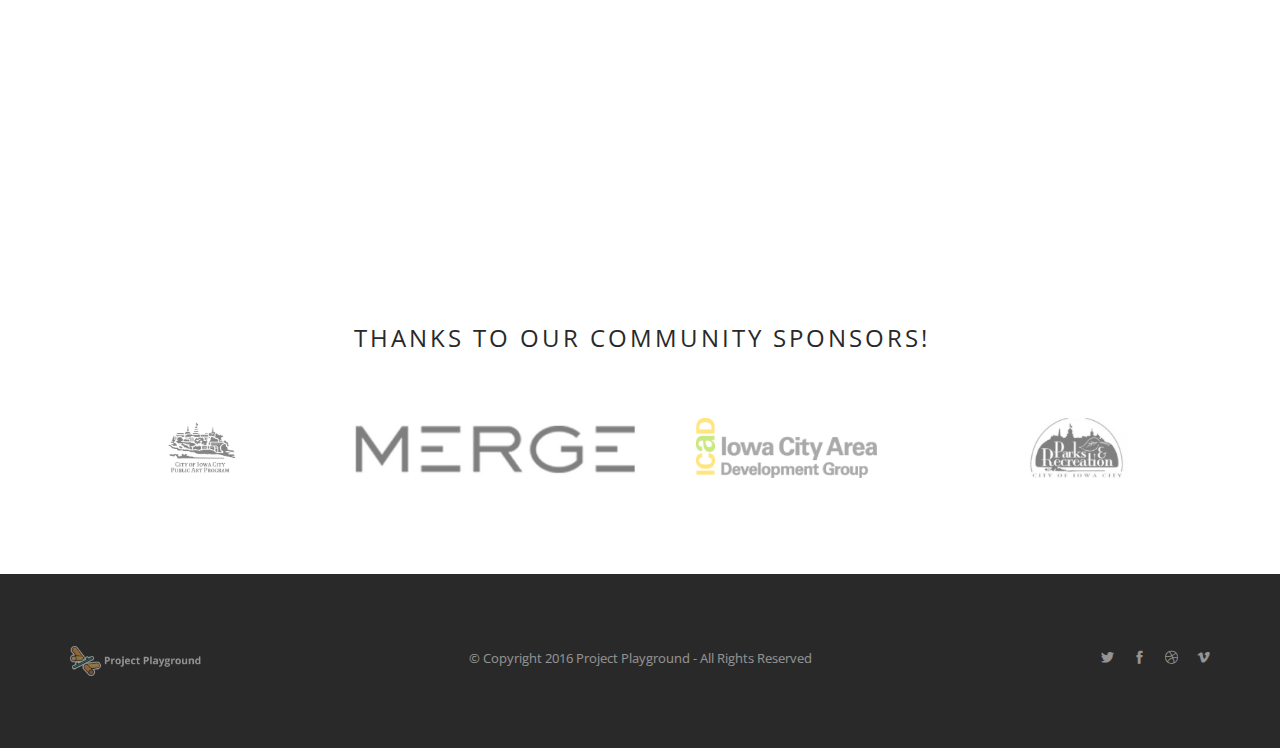
==== commit 2d59af55: "Logo refix" ====
--- a/index.html
+++ b/index.html
@@ -75,7 +75,7 @@
 		    <div class="container">
 		        <div class="row">
 		            <div class="col-md-8 col-md-offset-2 col-sm-10 col-sm-offset-1 text-center">
-		                <img alt="Logo" class="image-small mb40 mb-xs-0" src="img/logo02.png">
+		                <img alt="Logo" class="image-small mb40 mb-xs-0" src="img/full-logo.png">
 		                <h4 class="mb56 mb-xs-24">Project Playground is a gaming project, bringing members of the tech community together to get kids excited about coding.
 		                </h4>
 		                <a class="btn btn-lg btn-white mb0" href="about">Learn More</a>
@@ -144,7 +144,7 @@
 				<div class="container">
 					<div class="row">
 						<div class="col-sm-4">
-							<a href="#"><img class="image-xxs fade-half" alt="Pic" src="img/logo.png"></a>
+							<a href="#"><img class="image-xxs fade-half" alt="Pic" src="img/full-logo.png"></a>
 						</div>
 
 						<div class="col-sm-4 text-center">
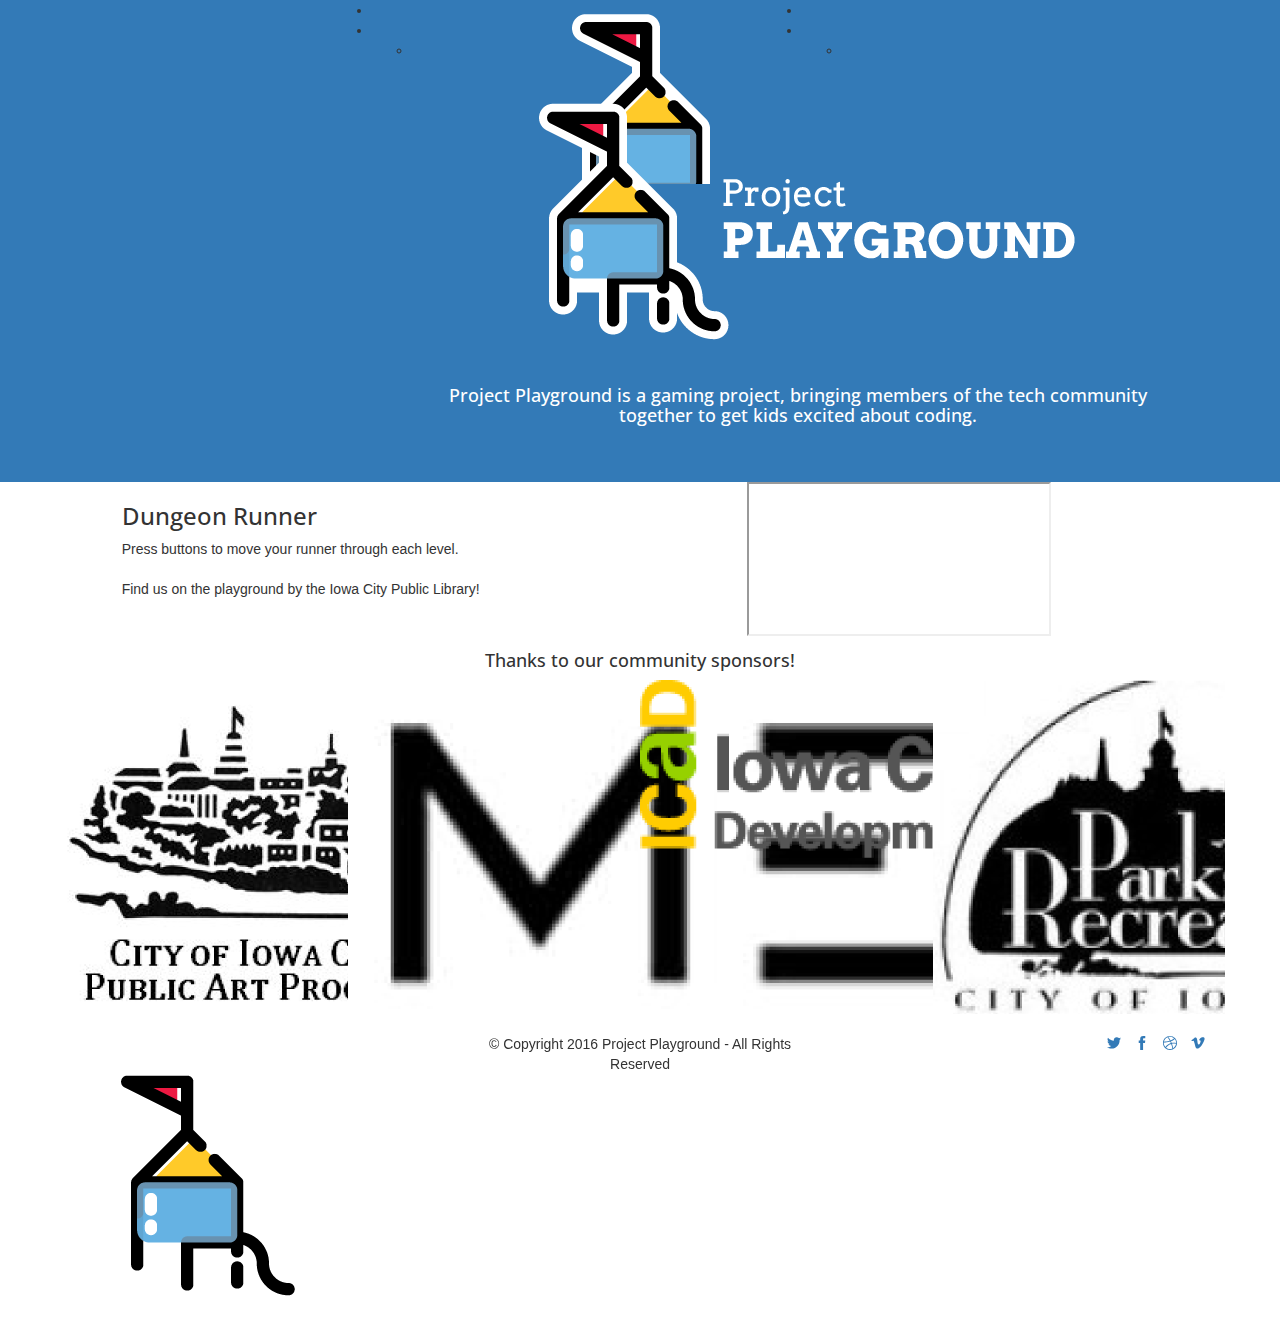
==== commit 98983e46: "Removing some files" ====
--- a/index.html
+++ b/index.html
@@ -18,11 +18,7 @@
     <body class="btn-rounded scroll-assist">
 
 		<div class="nav-container">
-
-
-
 		    <nav>
-
 		        <div class="nav-bar text-center">
 		            <div class="col-md-2 col-md-push-5 col-sm-12 text-center">
 		                <a href="index.html">
@@ -57,17 +53,9 @@
 		            <i class="ti-menu"></i>
 		        </div>
 		    </nav>
-
 		</div>
 
 		<div class="main-container">
-
-
-
-
-
-
-
 			<section class="bg-primary background-multiply pt240 pb240 pt-xs-120 pb-xs-120 overlay image-bg parallax">
 		    <div class="background-image-holder">
 		        <img alt="image" class="background-image" src="img/public-library-background.png">
@@ -75,7 +63,9 @@
 		    <div class="container">
 		        <div class="row">
 		            <div class="col-md-8 col-md-offset-2 col-sm-10 col-sm-offset-1 text-center">
-		                <img alt="Logo" class="image-small mb40 mb-xs-0" src="img/full-logo.png">
+		                <div class="logo-large"> 
+                      <img alt="Logo" class="image-small mb40 mb-xs-0" src="img/full-logo.png">
+                    </div>
 		                <h4 class="mb56 mb-xs-24">Project Playground is a gaming project, bringing members of the tech community together to get kids excited about coding.
 		                </h4>
 		                <a class="btn btn-lg btn-white mb0" href="about">Learn More</a>
@@ -83,6 +73,7 @@
 		        </div>
 		    </div>
 		</section>
+
     <section class="image-square left">
 		  <div class="col-md-6 image">
 		    <div class="background-image-holder">
@@ -133,11 +124,8 @@
 		                    </li>
 		                </ul>
 		            </div>
-
 		        </div>
-
 		    </div>
-
 		</section>
 
     <footer class="footer-2 bg-dark text-center-xs">
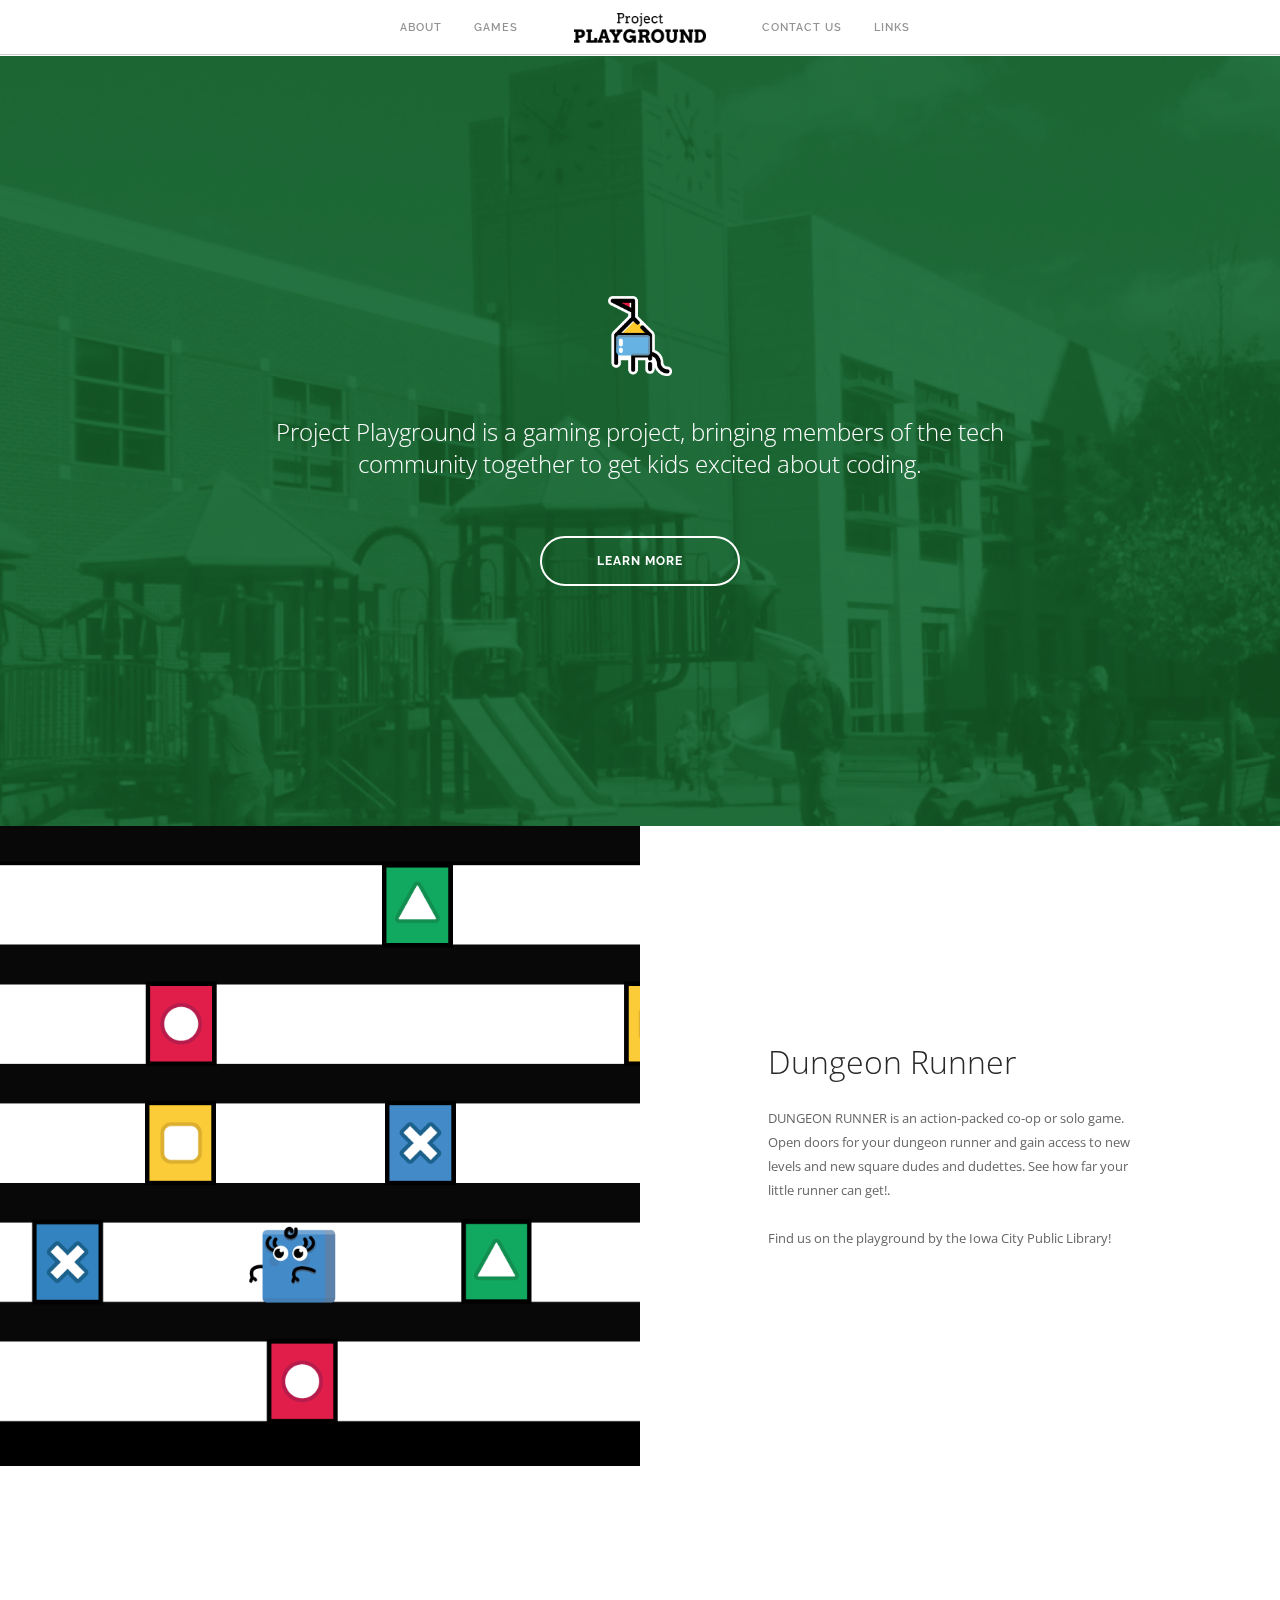
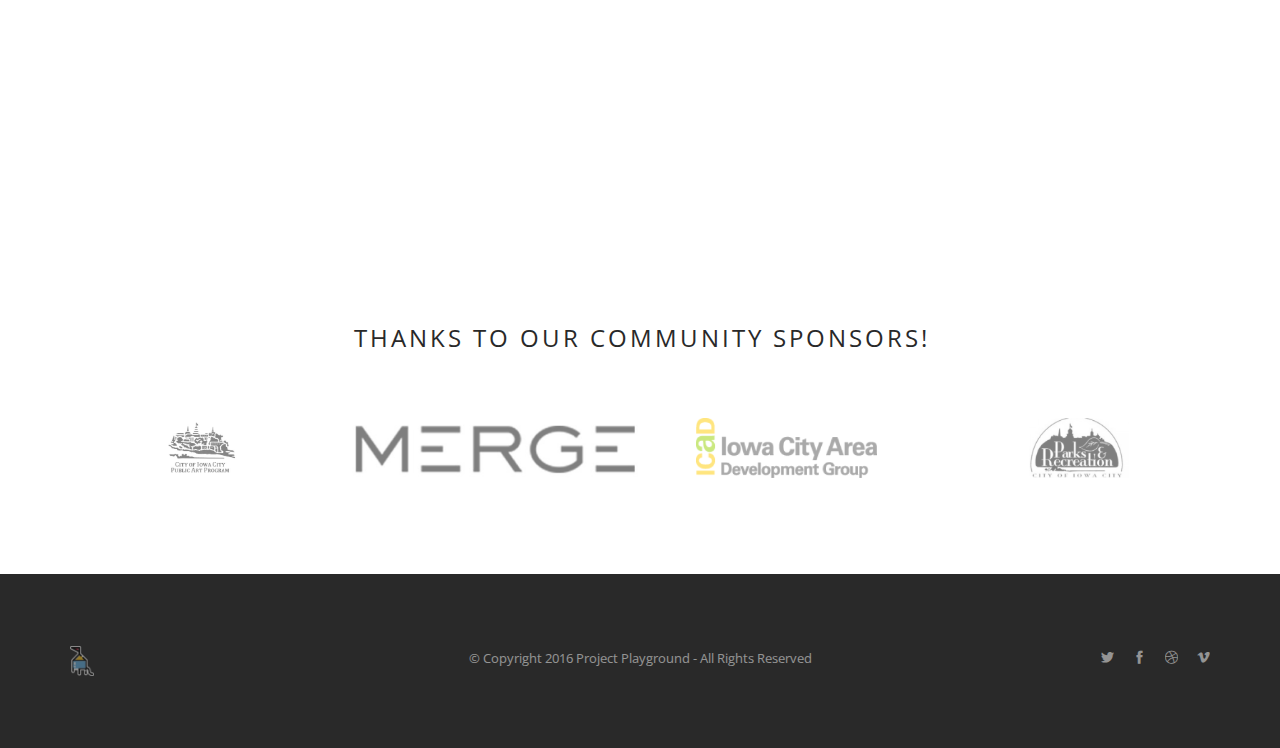
==== commit 56783029: "Game info update" ====
--- a/index.html
+++ b/index.html
@@ -63,7 +63,7 @@
 		    <div class="container">
 		        <div class="row">
 		            <div class="col-md-8 col-md-offset-2 col-sm-10 col-sm-offset-1 text-center">
-		                <div class="logo-large"> 
+		                <div class="logo-large">
                       <img alt="Logo" class="image-small mb40 mb-xs-0" src="img/full-logo.png">
                     </div>
 		                <h4 class="mb56 mb-xs-24">Project Playground is a gaming project, bringing members of the tech community together to get kids excited about coding.
@@ -82,7 +82,7 @@
 		  </div>
 		  <div class="col-md-6 col-md-offset-1 content">
 		    <h3>Dungeon Runner</h3>
-		    <p class="mb0">Press buttons to move your runner through each level.<br><br>Find us on the playground by the Iowa City Public Library!</p>
+		    <p class="mb0">DUNGEON RUNNER is an action-packed co-op or solo game. Open doors for your dungeon runner and gain access to new levels and new square dudes and dudettes. See how far your little runner can get!.<br><br>Find us on the playground by the Iowa City Public Library!</p>
 		  </div>
 		</section>
 
--- a/css/custom.css
+++ b/css/custom.css
@@ -0,0 +1 @@
+/****** PLACE YOUR CUSTOM STYLES HERE ******/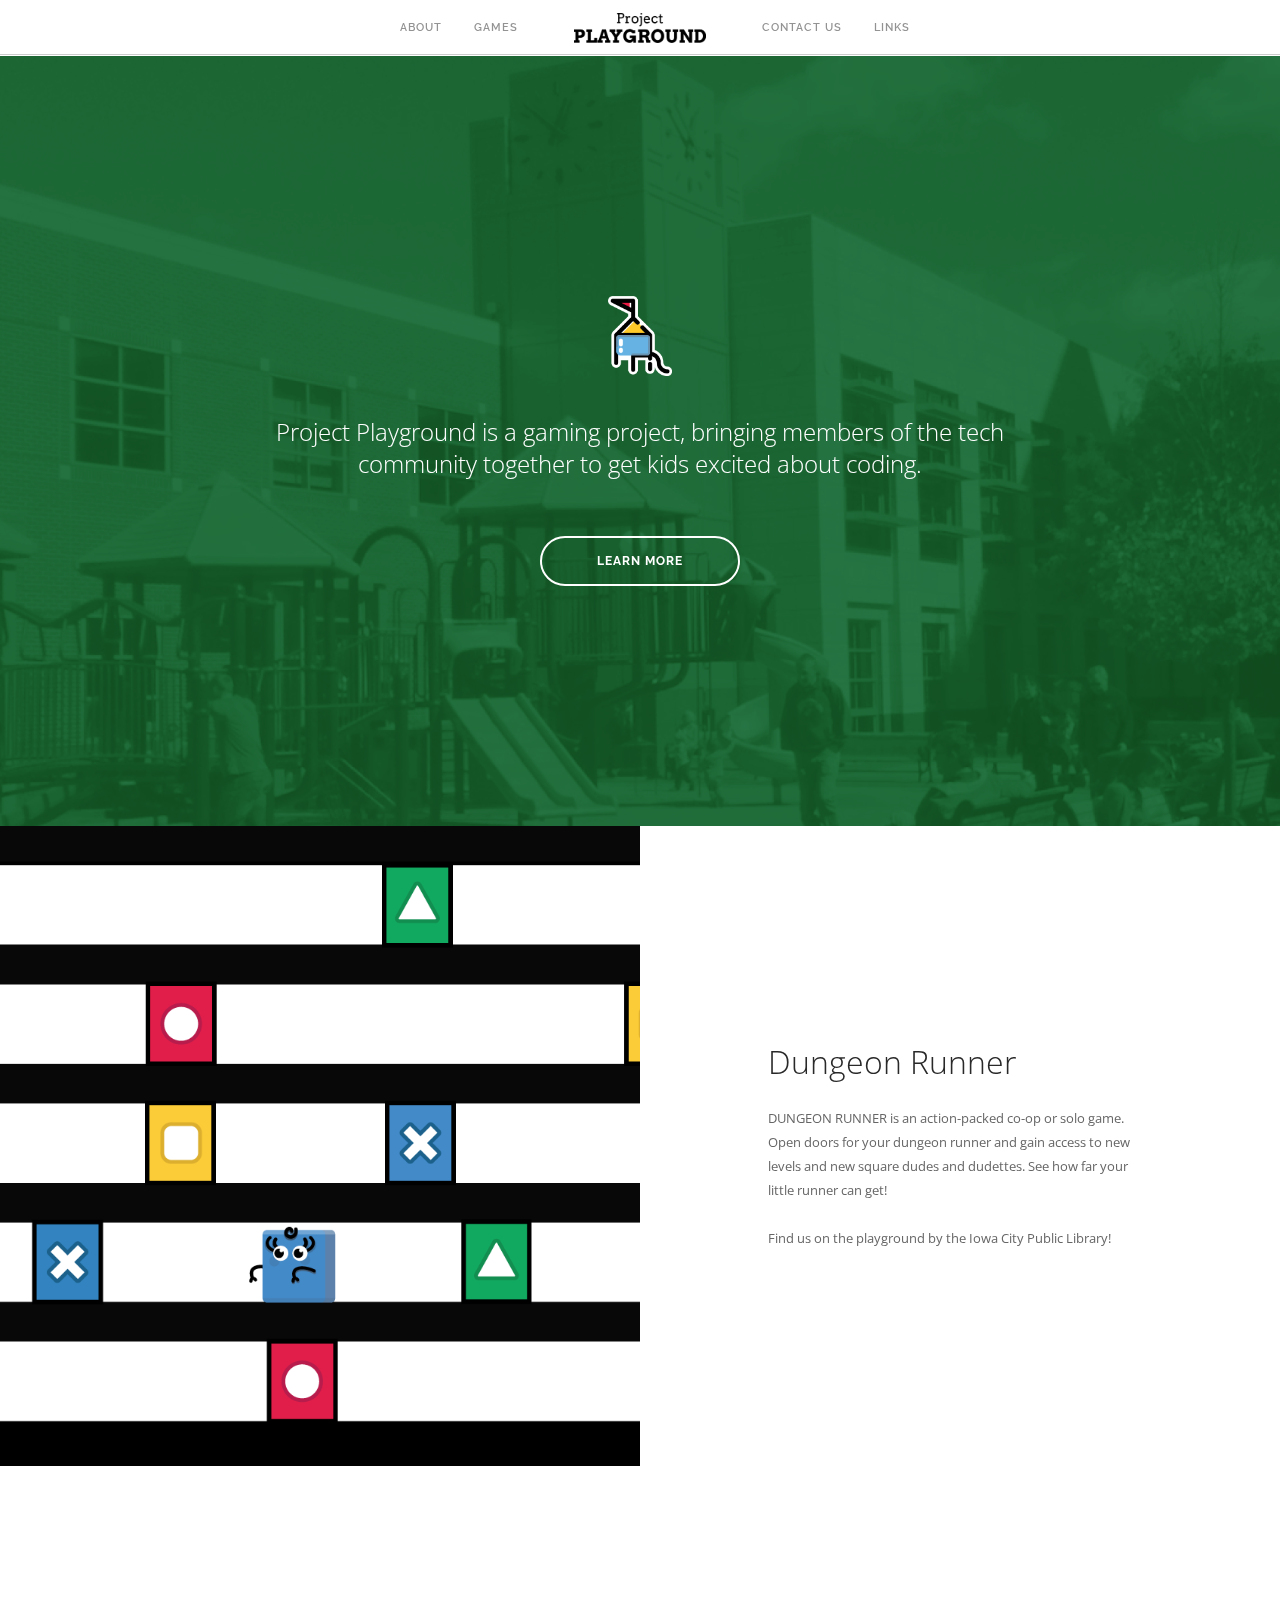
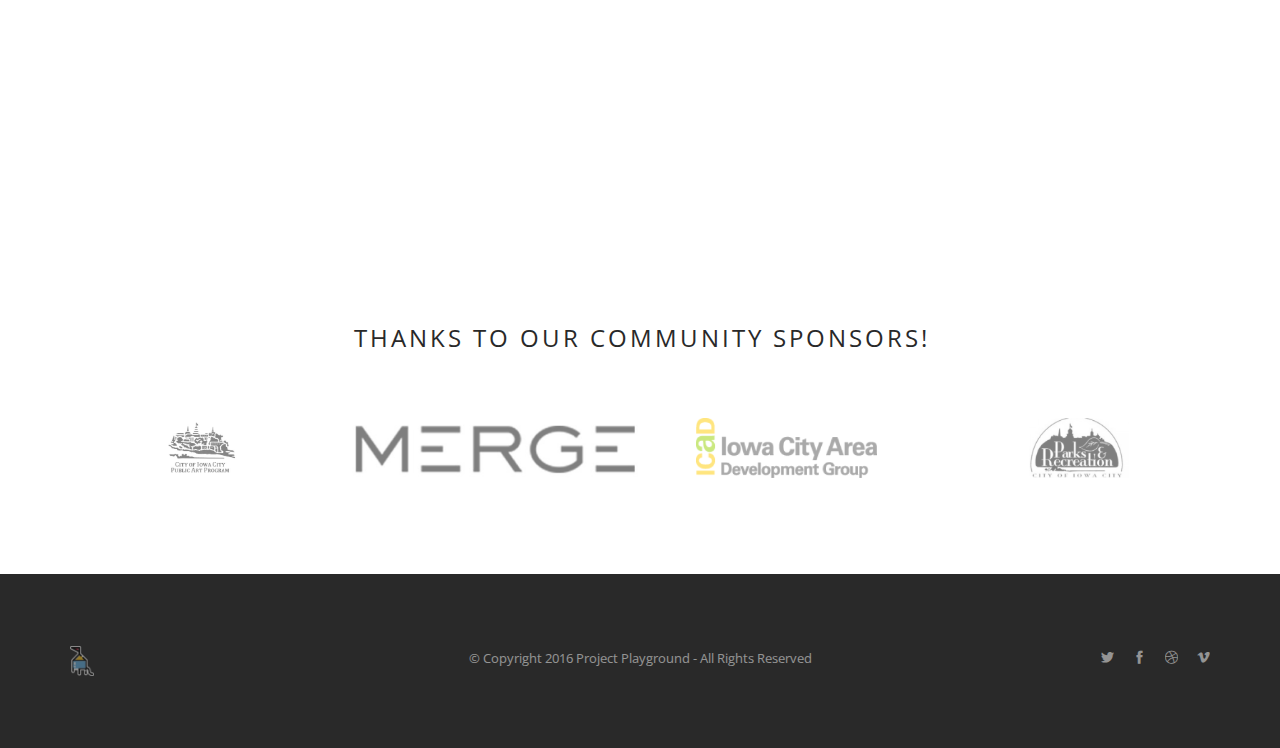
==== commit 51a5e693: "Paragraph fix" ====
--- a/index.html
+++ b/index.html
@@ -82,7 +82,7 @@
 		  </div>
 		  <div class="col-md-6 col-md-offset-1 content">
 		    <h3>Dungeon Runner</h3>
-		    <p class="mb0">DUNGEON RUNNER is an action-packed co-op or solo game. Open doors for your dungeon runner and gain access to new levels and new square dudes and dudettes. See how far your little runner can get!.<br><br>Find us on the playground by the Iowa City Public Library!</p>
+		    <p class="mb0">DUNGEON RUNNER is an action-packed co-op or solo game. Open doors for your dungeon runner and gain access to new levels and new square dudes and dudettes. See how far your little runner can get!<br><br>Find us on the playground by the Iowa City Public Library!</p>
 		  </div>
 		</section>
 
